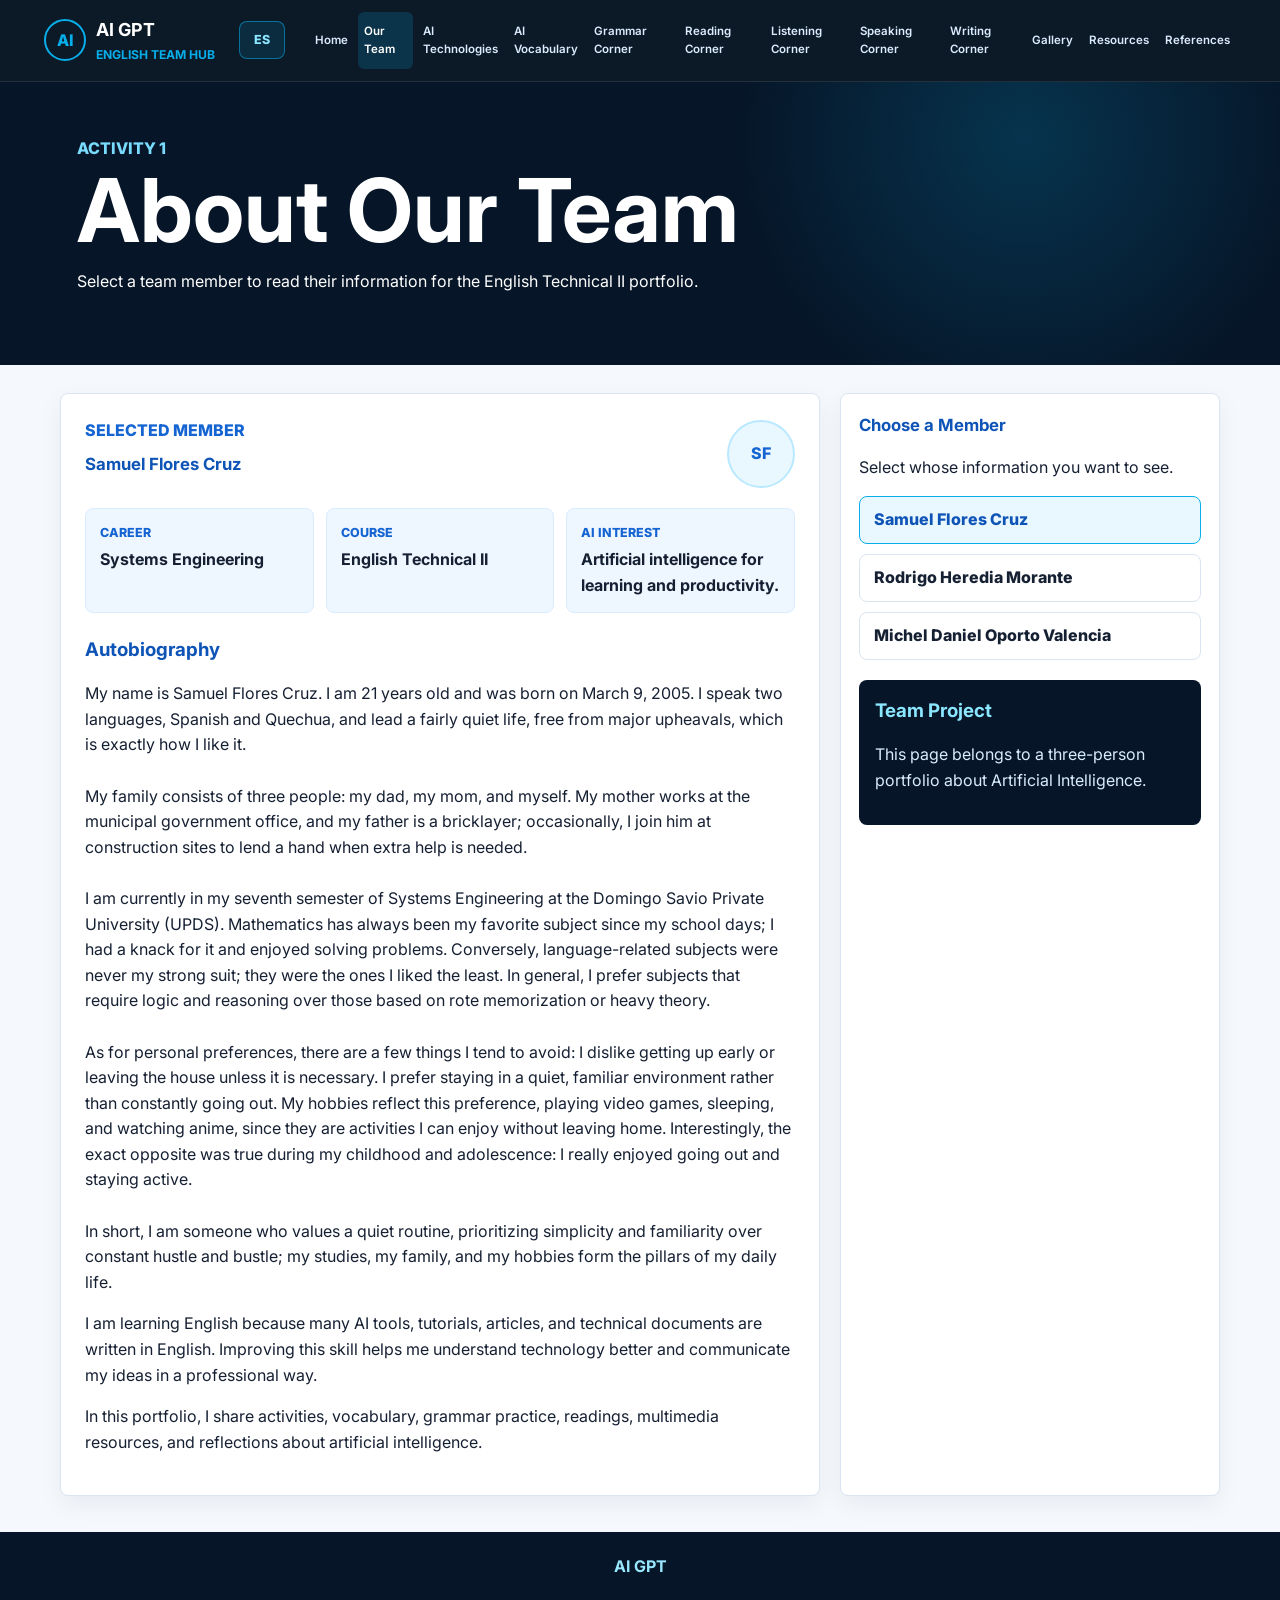
==== about.html @ 4638c42d "Agregando archivos" ====
<!DOCTYPE html>
<html lang="en">
<head>
  <meta charset="UTF-8">
  <meta name="viewport" content="width=device-width, initial-scale=1.0">
  <title>AI GPT | Our Team</title>
  <link rel="preconnect" href="https://fonts.googleapis.com">
  <link rel="preconnect" href="https://fonts.gstatic.com" crossorigin>
  <link href="https://fonts.googleapis.com/css2?family=Inter:wght@400;500;600;700;800&display=swap" rel="stylesheet">
  <link rel="stylesheet" href="styles.css">
  <script defer src="script.js"></script>
</head>
<body>
  <header class="site-header"></header>
  <main class="page-main">
    <section class="page-hero compact">
      <div>
        <p class="eyebrow">Activity 1</p>
        <h1>About Our Team</h1>
        <p>Select a team member to read their information for the English Technical II portfolio.</p>
      </div>
    </section>
    <section class="section about-layout">
      <article class="content-block person-profile">
        <div class="person-profile-header">
          <div>
            <p class="eyebrow dark">Selected Member</p>
            <h2 id="personName">Samuel Flores Cruz</h2>
          </div>
          <span class="person-initials" id="personInitials">SF</span>
        </div>
        <dl class="person-details">
          <div>
            <dt>Career</dt>
            <dd id="personCareer">Systems Engineering</dd>
          </div>
          <div>
            <dt>Course</dt>
            <dd id="personCourse">English Technical II</dd>
          </div>
          <div>
            <dt>AI Interest</dt>
            <dd id="personInterest">Artificial intelligence for learning and productivity.</dd>
          </div>
        </dl>
        <h3 id="personBioTitle">Autobiography</h3>
        <p id="personBioOne">My name is Samuel Flores Cruz. I am 21 years old and was born on March 9, 2005. I speak two languages, Spanish and Quechua, and lead a fairly quiet life, free from major upheavals, which is exactly how I like it.

My family consists of three people: my dad, my mom, and myself. My mother works at the municipal government office, and my father is a bricklayer; occasionally, I join him at construction sites to lend a hand when extra help is needed.

I am currently in my seventh semester of Systems Engineering at the Domingo Savio Private University (UPDS). Mathematics has always been my favorite subject since my school days; I had a knack for it and enjoyed solving problems. Conversely, language-related subjects were never my strong suit; they were the ones I liked the least. In general, I prefer subjects that require logic and reasoning over those based on rote memorization or heavy theory.

As for personal preferences, there are a few things I tend to avoid: I dislike getting up early or leaving the house unless it is necessary. I prefer staying in a quiet, familiar environment rather than constantly going out. My hobbies reflect this preference, playing video games, sleeping, and watching anime, since they are activities I can enjoy without leaving home. Interestingly, the exact opposite was true during my childhood and adolescence: I really enjoyed going out and staying active.

In short, I am someone who values a quiet routine, prioritizing simplicity and familiarity over constant hustle and bustle; my studies, my family, and my hobbies form the pillars of my daily life.</p>
        <p id="personBioTwo">I am learning English because many AI tools, tutorials, articles, and technical documents are written in English. Improving this skill helps me understand technology better and communicate my ideas in a professional way.</p>
        <p id="personBioThree">In this portfolio, I share activities, vocabulary, grammar practice, readings, multimedia resources, and reflections about artificial intelligence.</p>
      </article>
      <aside class="photo-panel person-selector" aria-label="Choose a team member">
        <h2>Choose a Member</h2>
        <p>Select whose information you want to see.</p>
        <div class="person-buttons">
          <button class="person-button active" type="button" data-person="samuel">Samuel Flores Cruz</button>
          <button class="person-button" type="button" data-person="rodrigo">Rodrigo Heredia Morante</button>
          <button class="person-button" type="button" data-person="michel">Michel Daniel Oporto Valencia</button>
        </div>
        <div class="team-note">
          <h3>Team Project</h3>
          <p>This page belongs to a three-person portfolio about Artificial Intelligence.</p>
        </div>
      </aside>
    </section>
  </main>
  <footer class="site-footer"><p>AI GPT</p></footer>
</body>
</html>
---- styles.css ----
:root {
  --navy: #061527;
  --ink: #162033;
  --muted: #667085;
  --line: #dbe4f0;
  --cyan: #08aeea;
  --blue: #1464d2;
  --green: #17a974;
  --orange: #f59f24;
  --red: #ef5b5b;
  --paper: #ffffff;
  --soft: #f5f8fc;
  --shadow: 0 14px 38px rgba(14, 31, 53, 0.12);
}

* {
  box-sizing: border-box;
}

body {
  margin: 0;
  font-family: "Inter", Arial, sans-serif;
  color: var(--ink);
  background: var(--soft);
  line-height: 1.6;
}

img {
  max-width: 100%;
  display: block;
}

a {
  color: inherit;
  text-decoration: none;
}

.site-header {
  position: sticky;
  top: 0;
  z-index: 20;
  min-height: 72px;
  display: flex;
  align-items: center;
  gap: 24px;
  padding: 12px clamp(18px, 4vw, 44px);
  background: rgba(3, 16, 31, 0.96);
  color: #fff;
  border-bottom: 1px solid rgba(255, 255, 255, 0.1);
}

.brand {
  display: flex;
  align-items: center;
  gap: 10px;
  flex: 0 0 auto;
}

.brand-mark {
  width: 42px;
  height: 42px;
  display: grid;
  place-items: center;
  border: 2px solid var(--cyan);
  border-radius: 50%;
  color: var(--cyan);
  font-weight: 800;
}

.brand strong,
.brand small {
  display: block;
}

.brand strong {
  font-size: 1.12rem;
}

.brand small {
  color: var(--cyan);
  text-transform: uppercase;
  letter-spacing: 0;
  font-size: 0.76rem;
  font-weight: 700;
}

.site-nav {
  display: flex;
  align-items: center;
  justify-content: flex-end;
  gap: 4px;
  flex: 1;
  flex-wrap: nowrap;
}

.site-nav a {
  padding: 10px 6px;
  border-radius: 6px;
  color: #dcecff;
  font-size: 0.72rem;
  font-weight: 600;
}

.site-nav a:hover,
.site-nav a.active {
  color: #fff;
  background: rgba(8, 174, 234, 0.18);
}

.translate-toggle {
  flex: 0 0 auto;
  min-width: 46px;
  height: 38px;
  border: 1px solid rgba(8, 174, 234, 0.55);
  border-radius: 8px;
  background: rgba(8, 174, 234, 0.12);
  color: #8be7ff;
  font: inherit;
  font-size: 0.78rem;
  font-weight: 800;
  cursor: pointer;
}

.translate-toggle:hover {
  background: rgba(8, 174, 234, 0.22);
  color: #fff;
}

.menu-toggle {
  display: none;
  margin-left: auto;
  border: 1px solid rgba(255, 255, 255, 0.25);
  background: transparent;
  color: #fff;
  width: 42px;
  height: 42px;
  border-radius: 8px;
  font-size: 1.25rem;
}

.hero {
  min-height: 455px;
  position: relative;
  display: grid;
  align-items: center;
  overflow: hidden;
  background: var(--navy);
}

.hero::after,
.image-hero::after {
  content: "";
  position: absolute;
  inset: 0;
  background: linear-gradient(90deg, rgba(3, 13, 28, 0.88), rgba(3, 13, 28, 0.45), rgba(3, 13, 28, 0.08));
}

.hero-bg,
.image-hero img {
  position: absolute;
  inset: 0;
  width: 100%;
  height: 100%;
  object-fit: cover;
}

.hero-content {
  position: relative;
  z-index: 2;
  max-width: 700px;
  padding: 72px clamp(22px, 6vw, 84px);
  color: #fff;
}

.eyebrow {
  margin: 0 0 8px;
  color: #79dcff;
  font-weight: 800;
  text-transform: uppercase;
  letter-spacing: 0;
}

.eyebrow.dark {
  color: var(--blue);
}

.hero h1,
.page-hero h1 {
  margin: 0 0 16px;
  font-size: clamp(2.5rem, 7vw, 5.5rem);
  line-height: 0.95;
  letter-spacing: 0;
}

.hero h1 span {
  color: var(--cyan);
}

.hero-copy {
  max-width: 540px;
  font-size: 1.1rem;
}

.primary-action {
  display: inline-flex;
  align-items: center;
  justify-content: center;
  min-height: 46px;
  margin-top: 12px;
  padding: 0 22px;
  border-radius: 8px;
  background: var(--blue);
  color: #fff;
  font-weight: 800;
  box-shadow: var(--shadow);
}

.section {
  width: min(1160px, calc(100% - 36px));
  margin: 28px auto;
}

.intro-grid,
.card-grid,
.media-grid,
.gallery-grid,
.vocab-grid {
  display: grid;
  gap: 18px;
}

.intro-grid {
  grid-template-columns: repeat(4, 1fr);
}

.card-grid.three,
.vocab-grid {
  grid-template-columns: repeat(3, 1fr);
}

.card-grid.two,
.media-grid {
  grid-template-columns: repeat(2, 1fr);
}

.info-card,
.profile-card,
.content-block,
.photo-panel,
.media-card,
.vocab-card,
.timeline article,
.project-panel,
.resource-list a {
  background: var(--paper);
  border: 1px solid var(--line);
  border-radius: 8px;
  box-shadow: 0 8px 24px rgba(11, 25, 47, 0.06);
}

.info-card,
.content-block,
.media-card,
.vocab-card,
.timeline article {
  padding: 24px;
}

.info-card h2,
.profile-card h2,
.content-block h2,
.photo-panel h2,
.media-card h2,
.vocab-card h2,
.timeline h2 {
  margin: 0 0 12px;
  font-size: 1.05rem;
  color: #0e54b7;
}

.card-icon {
  color: var(--blue);
  font-size: 1.55rem;
  font-weight: 800;
}

.clean-list {
  padding-left: 18px;
  margin: 0;
}

.profile-card {
  display: flex;
  align-items: center;
  gap: 18px;
  padding: 18px;
}

.team-mark {
  width: 70px;
  height: 70px;
  flex: 0 0 auto;
  display: grid;
  place-items: center;
  border-radius: 50%;
  background: linear-gradient(135deg, var(--blue), var(--cyan));
  color: #fff;
  font-size: 2rem;
  font-weight: 800;
  box-shadow: 0 10px 24px rgba(8, 174, 234, 0.28);
}

.profile-card p {
  margin: 4px 0;
  font-size: 0.9rem;
}

.project-panel {
  display: grid;
  grid-template-columns: 1.25fr 1fr;
  gap: 24px;
  padding: 28px;
}

.project-panel h2,
.section-heading h2 {
  margin: 0 0 10px;
}

.facts {
  display: grid;
  gap: 10px;
}

.facts p {
  margin: 0;
  padding: 12px;
  background: #eef6ff;
  border-left: 4px solid var(--cyan);
  border-radius: 6px;
}

.quick-grid {
  display: grid;
  grid-template-columns: repeat(5, 1fr);
  gap: 12px;
}

.quick-grid a {
  min-height: 64px;
  display: grid;
  place-items: center;
  padding: 10px;
  border: 1px solid var(--line);
  border-radius: 8px;
  background: #fff;
  color: #0d4ca3;
  text-align: center;
  font-weight: 800;
  font-size: 0.86rem;
}

.page-main {
  min-height: calc(100vh - 146px);
}

.page-hero {
  position: relative;
  overflow: hidden;
  min-height: 300px;
  display: grid;
  align-items: end;
  padding: 54px clamp(22px, 6vw, 84px);
  background: radial-gradient(circle at 80% 20%, rgba(8, 174, 234, 0.2), transparent 28%), var(--navy);
  color: #fff;
}

.page-hero.compact {
  min-height: 250px;
}

.page-hero.image-hero {
  min-height: 360px;
}

.page-hero > div {
  position: relative;
  z-index: 2;
  max-width: 760px;
}

.page-hero p {
  max-width: 680px;
}

.about-layout {
  display: grid;
  grid-template-columns: 1.5fr 0.75fr;
  gap: 20px;
}

.photo-panel {
  padding: 18px;
}

.person-profile-header {
  display: flex;
  align-items: center;
  justify-content: space-between;
  gap: 18px;
  margin-bottom: 18px;
}

.person-profile h3,
.team-note h3 {
  margin: 22px 0 10px;
  color: #0e54b7;
}

#personBioOne {
  white-space: pre-line;
}

.person-initials {
  width: 68px;
  height: 68px;
  flex: 0 0 auto;
  display: grid;
  place-items: center;
  border-radius: 50%;
  background: #e9f7ff;
  color: var(--blue);
  border: 2px solid #b9e9ff;
  font-weight: 800;
}

.person-details {
  display: grid;
  grid-template-columns: repeat(3, 1fr);
  gap: 12px;
  margin: 0 0 18px;
}

.person-details div {
  padding: 14px;
  border-radius: 8px;
  background: #eef6ff;
  border: 1px solid #d9ecff;
}

.person-details dt {
  margin-bottom: 4px;
  color: var(--blue);
  font-size: 0.78rem;
  font-weight: 800;
  text-transform: uppercase;
}

.person-details dd {
  margin: 0;
  font-weight: 700;
}

.person-buttons {
  display: grid;
  gap: 10px;
  margin-top: 16px;
}

.person-button {
  min-height: 48px;
  padding: 0 14px;
  border: 1px solid var(--line);
  border-radius: 8px;
  background: #fff;
  color: var(--ink);
  font: inherit;
  font-weight: 800;
  text-align: left;
  cursor: pointer;
}

.person-button:hover,
.person-button.active {
  border-color: var(--cyan);
  background: #e9f7ff;
  color: #0e54b7;
}

.team-note {
  margin-top: 20px;
  padding: 16px;
  border-radius: 8px;
  background: var(--navy);
  color: #dcecff;
}

.team-note h3 {
  margin-top: 0;
  color: #8be7ff;
}

.search-box {
  display: grid;
  gap: 8px;
  max-width: 480px;
  margin-bottom: 18px;
  font-weight: 800;
  color: #0e54b7;
}

.search-box input {
  width: 100%;
  min-height: 46px;
  padding: 0 14px;
  border: 1px solid var(--line);
  border-radius: 8px;
  font: inherit;
}

.vocab-image,
.gallery-placeholder,
.embed-placeholder {
  min-height: 155px;
  display: grid;
  place-items: center;
  margin-bottom: 16px;
  border-radius: 8px;
  background: linear-gradient(135deg, #e9f7ff, #d7e7ff);
  color: var(--blue);
  font-weight: 800;
  font-size: 2rem;
}

.vocab-image.green,
.gallery-placeholder.cyan {
  background: linear-gradient(135deg, #dff8ec, #eaf7ff);
  color: var(--green);
}

.vocab-image.orange,
.gallery-placeholder.coral {
  background: linear-gradient(135deg, #fff1d8, #ffe5df);
  color: var(--orange);
}

.vocab-image.red {
  background: linear-gradient(135deg, #ffe4e4, #eef6ff);
  color: var(--red);
}

.accordion-list {
  display: grid;
  gap: 12px;
}

.accordion-item {
  border: 1px solid var(--line);
  border-radius: 8px;
  overflow: hidden;
  background: #fff;
}

.accordion-item button {
  width: 100%;
  min-height: 58px;
  padding: 0 20px;
  border: 0;
  background: #fff;
  color: #0e54b7;
  text-align: left;
  font: inherit;
  font-weight: 800;
  cursor: pointer;
}

.accordion-item div {
  display: none;
  padding: 0 20px 20px;
}

.accordion-item.open div {
  display: block;
}

.embed-placeholder.podcast {
  background: linear-gradient(135deg, #fff1d8, #e9f7ff);
}

.timeline {
  display: grid;
  gap: 16px;
}

.timeline article {
  display: grid;
  grid-template-columns: 70px 1fr;
  column-gap: 18px;
  align-items: center;
}

.timeline span {
  grid-row: span 2;
  width: 58px;
  height: 58px;
  display: grid;
  place-items: center;
  border-radius: 50%;
  background: #e9f7ff;
  color: var(--blue);
  font-weight: 800;
}

.gallery-grid {
  grid-template-columns: repeat(4, 1fr);
}

.gallery-grid figure {
  margin: 0;
  overflow: hidden;
  background: #fff;
  border: 1px solid var(--line);
  border-radius: 8px;
}

.gallery-grid img {
  width: 100%;
  aspect-ratio: 4 / 3;
  object-fit: cover;
}

.gallery-grid figcaption {
  padding: 14px;
  font-weight: 800;
  color: #0e54b7;
}

.resource-list {
  display: grid;
  gap: 12px;
}

.resource-list a {
  display: grid;
  gap: 4px;
  padding: 18px 20px;
}

.resource-list strong {
  color: #0e54b7;
}

.resource-list span {
  color: var(--muted);
}

.reference-list {
  padding-left: 22px;
}

.site-footer {
  margin-top: 36px;
  padding: 22px;
  background: var(--navy);
  color: #97e8ff;
  text-align: center;
  font-weight: 700;
}

.site-footer p {
  margin: 0;
}

@media (max-width: 980px) {
  .site-header {
    flex-wrap: wrap;
  }

  .menu-toggle {
    display: block;
  }

  .translate-toggle {
    margin-left: auto;
  }

  .site-nav {
    display: none;
    width: 100%;
    flex-direction: column;
    align-items: stretch;
  }

  .site-header.nav-open .site-nav {
    display: flex;
  }

  .site-nav a {
    font-size: 0.95rem;
  }

  .intro-grid,
  .card-grid.three,
  .gallery-grid,
  .vocab-grid,
  .quick-grid {
    grid-template-columns: repeat(2, 1fr);
  }

  .project-panel,
  .about-layout {
    grid-template-columns: 1fr;
  }
}

@media (max-width: 640px) {
  .hero {
    min-height: 520px;
  }

  .hero::after,
  .image-hero::after {
    background: rgba(3, 13, 28, 0.72);
  }

  .hero-content {
    padding: 52px 22px;
  }

  .intro-grid,
  .card-grid.three,
  .card-grid.two,
  .media-grid,
  .gallery-grid,
  .vocab-grid,
  .quick-grid {
    grid-template-columns: 1fr;
  }

  .profile-card {
    align-items: flex-start;
  }

  .team-mark {
    width: 58px;
    height: 58px;
    font-size: 1.5rem;
  }

  .person-profile-header {
    align-items: flex-start;
  }

  .person-details {
    grid-template-columns: 1fr;
  }

  .timeline article {
    grid-template-columns: 1fr;
  }

  .timeline span {
    grid-row: auto;
    margin-bottom: 10px;
  }
}
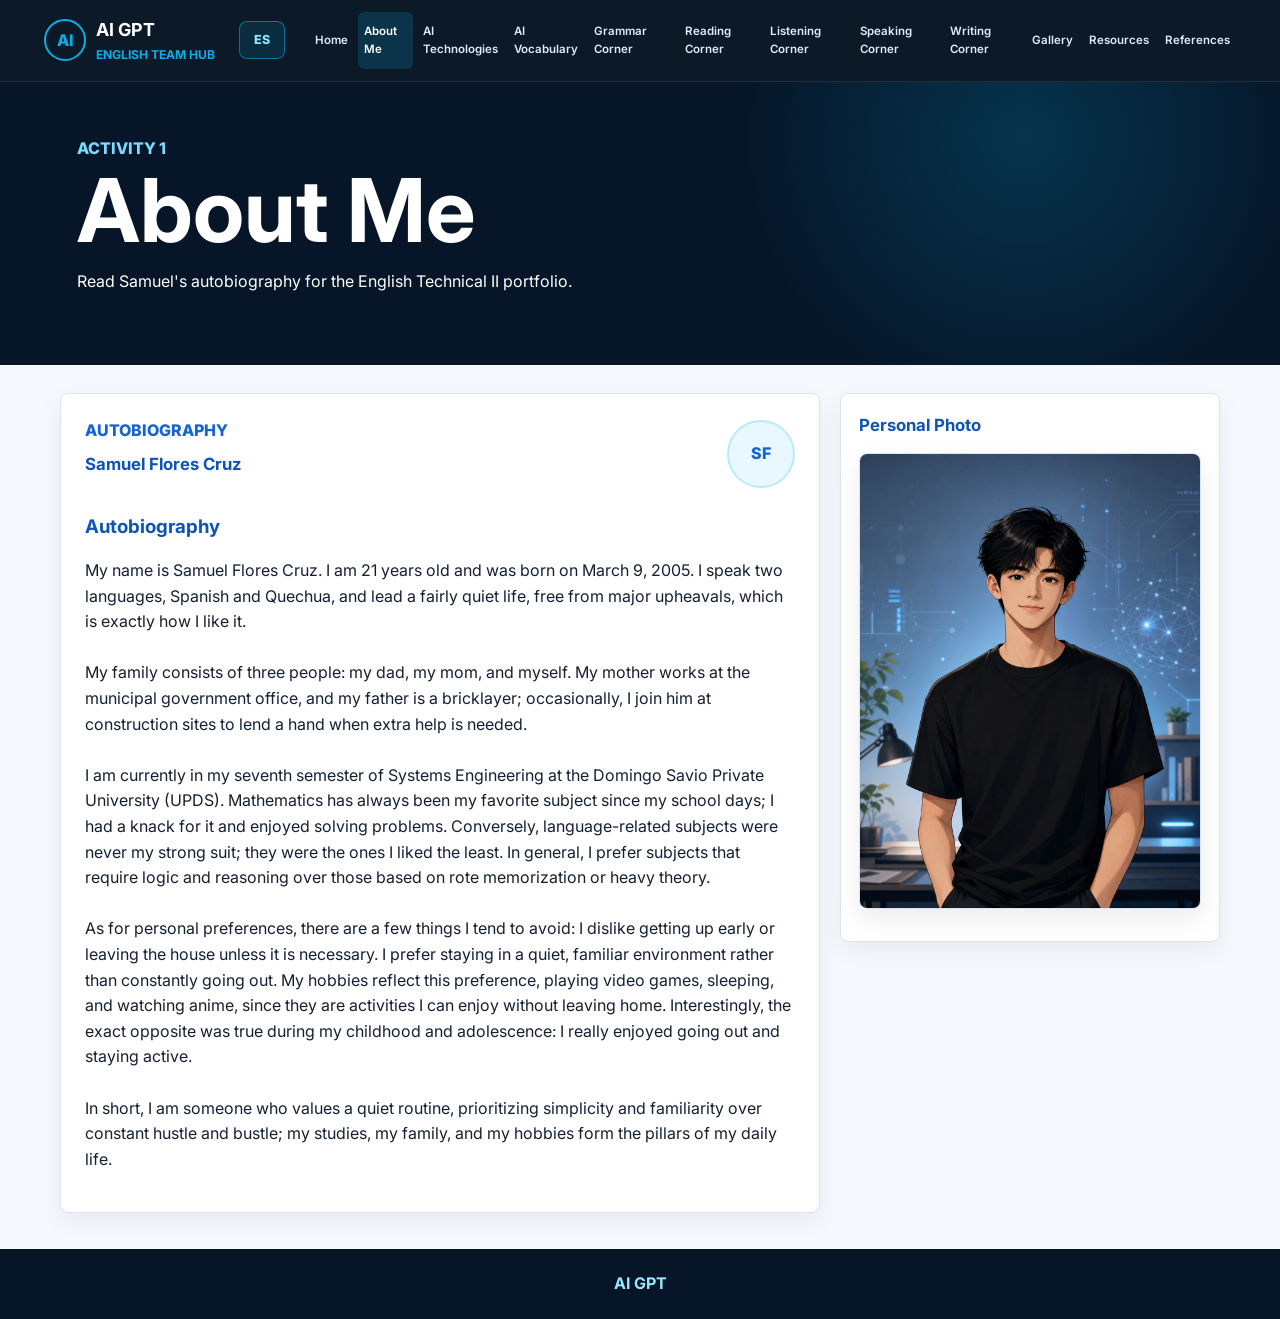
==== commit 46e57a04: "Agregando archivos" ====
--- a/about.html
+++ b/about.html
@@ -3,7 +3,7 @@
 <head>
   <meta charset="UTF-8">
   <meta name="viewport" content="width=device-width, initial-scale=1.0">
-  <title>AI GPT | Our Team</title>
+  <title>AI GPT | About Me</title>
   <link rel="preconnect" href="https://fonts.googleapis.com">
   <link rel="preconnect" href="https://fonts.gstatic.com" crossorigin>
   <link href="https://fonts.googleapis.com/css2?family=Inter:wght@400;500;600;700;800&display=swap" rel="stylesheet">
@@ -16,33 +16,19 @@
     <section class="page-hero compact">
       <div>
         <p class="eyebrow">Activity 1</p>
-        <h1>About Our Team</h1>
-        <p>Select a team member to read their information for the English Technical II portfolio.</p>
+        <h1>About Me</h1>
+        <p>Read Samuel's autobiography for the English Technical II portfolio.</p>
       </div>
     </section>
     <section class="section about-layout">
       <article class="content-block person-profile">
         <div class="person-profile-header">
           <div>
-            <p class="eyebrow dark">Selected Member</p>
+            <p class="eyebrow dark">Autobiography</p>
             <h2 id="personName">Samuel Flores Cruz</h2>
           </div>
           <span class="person-initials" id="personInitials">SF</span>
         </div>
-        <dl class="person-details">
-          <div>
-            <dt>Career</dt>
-            <dd id="personCareer">Systems Engineering</dd>
-          </div>
-          <div>
-            <dt>Course</dt>
-            <dd id="personCourse">English Technical II</dd>
-          </div>
-          <div>
-            <dt>AI Interest</dt>
-            <dd id="personInterest">Artificial intelligence for learning and productivity.</dd>
-          </div>
-        </dl>
         <h3 id="personBioTitle">Autobiography</h3>
         <p id="personBioOne">My name is Samuel Flores Cruz. I am 21 years old and was born on March 9, 2005. I speak two languages, Spanish and Quechua, and lead a fairly quiet life, free from major upheavals, which is exactly how I like it.
 
@@ -53,21 +39,10 @@
 As for personal preferences, there are a few things I tend to avoid: I dislike getting up early or leaving the house unless it is necessary. I prefer staying in a quiet, familiar environment rather than constantly going out. My hobbies reflect this preference, playing video games, sleeping, and watching anime, since they are activities I can enjoy without leaving home. Interestingly, the exact opposite was true during my childhood and adolescence: I really enjoyed going out and staying active.
 
 In short, I am someone who values a quiet routine, prioritizing simplicity and familiarity over constant hustle and bustle; my studies, my family, and my hobbies form the pillars of my daily life.</p>
-        <p id="personBioTwo">I am learning English because many AI tools, tutorials, articles, and technical documents are written in English. Improving this skill helps me understand technology better and communicate my ideas in a professional way.</p>
-        <p id="personBioThree">In this portfolio, I share activities, vocabulary, grammar practice, readings, multimedia resources, and reflections about artificial intelligence.</p>
       </article>
-      <aside class="photo-panel person-selector" aria-label="Choose a team member">
-        <h2>Choose a Member</h2>
-        <p>Select whose information you want to see.</p>
-        <div class="person-buttons">
-          <button class="person-button active" type="button" data-person="samuel">Samuel Flores Cruz</button>
-          <button class="person-button" type="button" data-person="rodrigo">Rodrigo Heredia Morante</button>
-          <button class="person-button" type="button" data-person="michel">Michel Daniel Oporto Valencia</button>
-        </div>
-        <div class="team-note">
-          <h3>Team Project</h3>
-          <p>This page belongs to a three-person portfolio about Artificial Intelligence.</p>
-        </div>
+      <aside class="photo-panel" aria-label="Samuel's personal photo placeholder">
+        <h2>Personal Photo</h2>
+        <img class="personal-photo" src="assets/images/samuel-avatar.png" alt="Animated portrait of Samuel">
       </aside>
     </section>
   </main>
--- a/styles.css
+++ b/styles.css
@@ -230,7 +230,8 @@
 }
 
 .intro-grid {
-  grid-template-columns: repeat(4, 1fr);
+  width: min(1460px, calc(100% - 36px));
+  grid-template-columns: repeat(3, minmax(0, 1fr)) minmax(360px, 1.45fr);
 }
 
 .card-grid.three,
@@ -292,8 +293,9 @@
 .profile-card {
   display: flex;
   align-items: center;
-  gap: 18px;
-  padding: 18px;
+  gap: 24px;
+  padding: 32px 28px;
+  min-height: 250px;
 }
 
 .team-mark {
@@ -311,8 +313,8 @@
 }
 
 .profile-card p {
-  margin: 4px 0;
-  font-size: 0.9rem;
+  margin: 8px 0;
+  font-size: 1.02rem;
 }
 
 .project-panel {
@@ -397,10 +399,23 @@
   display: grid;
   grid-template-columns: 1.5fr 0.75fr;
   gap: 20px;
+  align-items: start;
 }
 
 .photo-panel {
   padding: 18px;
+  align-self: start;
+}
+
+.personal-photo {
+  width: 100%;
+  aspect-ratio: 3 / 4;
+  margin: 14px 0;
+  border-radius: 8px;
+  object-fit: cover;
+  object-position: center;
+  border: 1px solid var(--line);
+  box-shadow: 0 10px 24px rgba(11, 25, 47, 0.08);
 }
 
 .person-profile-header {
@@ -739,6 +754,7 @@
 
   .profile-card {
     align-items: flex-start;
+    grid-column: 1 / -1;
   }
 
   .team-mark {
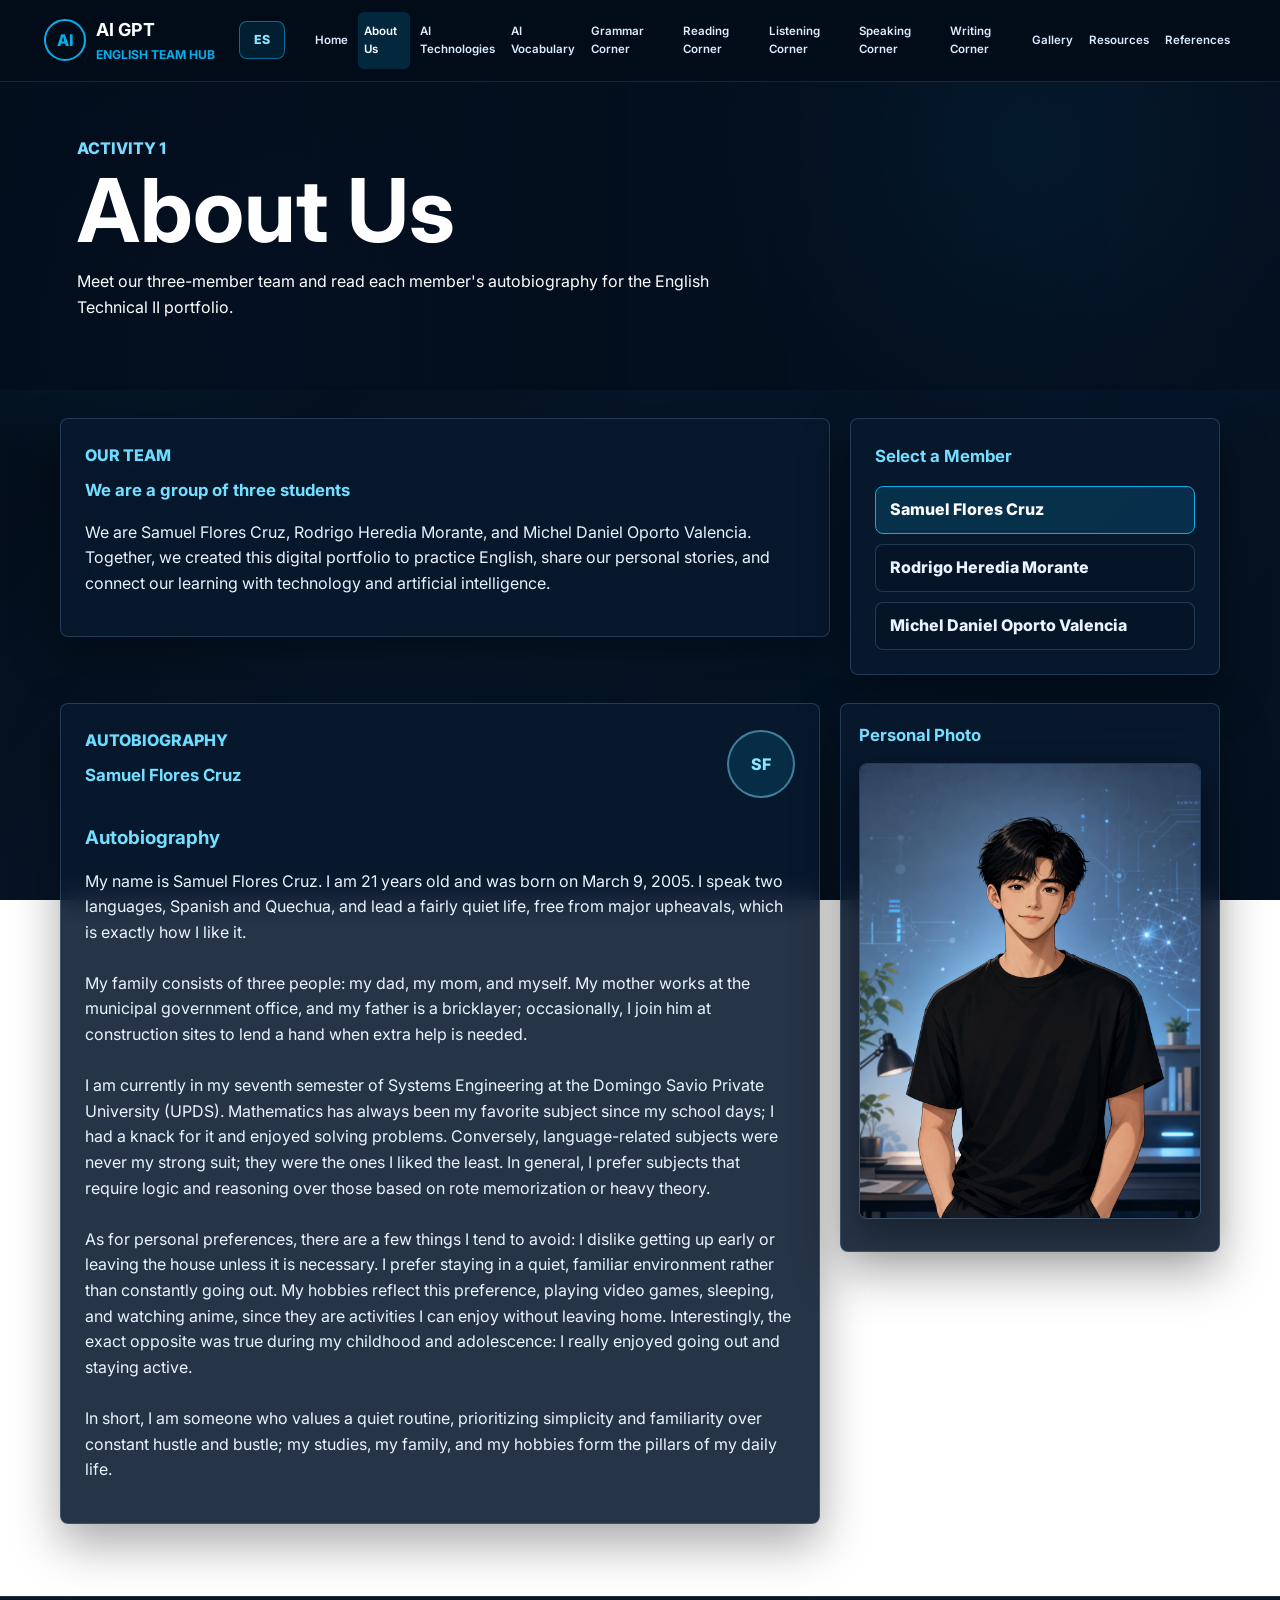
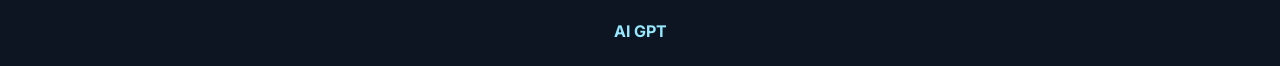
==== commit f627ac88: "Agregando" ====
--- a/about.html
+++ b/about.html
@@ -3,7 +3,7 @@
 <head>
   <meta charset="UTF-8">
   <meta name="viewport" content="width=device-width, initial-scale=1.0">
-  <title>AI GPT | About Me</title>
+  <title>AI GPT | About Us</title>
   <link rel="preconnect" href="https://fonts.googleapis.com">
   <link rel="preconnect" href="https://fonts.gstatic.com" crossorigin>
   <link href="https://fonts.googleapis.com/css2?family=Inter:wght@400;500;600;700;800&display=swap" rel="stylesheet">
@@ -16,9 +16,24 @@
     <section class="page-hero compact">
       <div>
         <p class="eyebrow">Activity 1</p>
-        <h1>About Me</h1>
-        <p>Read Samuel's autobiography for the English Technical II portfolio.</p>
+        <h1>About Us</h1>
+        <p>Meet our three-member team and read each member's autobiography for the English Technical II portfolio.</p>
       </div>
+    </section>
+    <section class="section group-intro">
+      <article class="content-block">
+        <p class="eyebrow dark">Our Team</p>
+        <h2>We are a group of three students</h2>
+        <p>We are Samuel Flores Cruz, Rodrigo Heredia Morante, and Michel Daniel Oporto Valencia. Together, we created this digital portfolio to practice English, share our personal stories, and connect our learning with technology and artificial intelligence.</p>
+      </article>
+      <aside class="content-block member-selector" aria-label="Select a member">
+        <h2>Select a Member</h2>
+        <div class="person-buttons">
+          <button class="person-button active" type="button" data-person="samuel">Samuel Flores Cruz</button>
+          <button class="person-button" type="button" data-person="rodrigo">Rodrigo Heredia Morante</button>
+          <button class="person-button" type="button" data-person="michel">Michel Daniel Oporto Valencia</button>
+        </div>
+      </aside>
     </section>
     <section class="section about-layout">
       <article class="content-block person-profile">
@@ -40,9 +55,9 @@
 
 In short, I am someone who values a quiet routine, prioritizing simplicity and familiarity over constant hustle and bustle; my studies, my family, and my hobbies form the pillars of my daily life.</p>
       </article>
-      <aside class="photo-panel" aria-label="Samuel's personal photo placeholder">
+      <aside class="photo-panel" aria-label="Personal photo">
         <h2>Personal Photo</h2>
-        <img class="personal-photo" src="assets/images/samuel-avatar.png" alt="Animated portrait of Samuel">
+        <img class="personal-photo" id="personPhoto" src="assets/images/samuel-avatar.png" alt="Animated portrait of Samuel">
       </aside>
     </section>
   </main>
--- a/styles.css
+++ b/styles.css
@@ -1,16 +1,18 @@
 :root {
   --navy: #061527;
-  --ink: #162033;
-  --muted: #667085;
-  --line: #dbe4f0;
+  --ink: #eaf4ff;
+  --muted: #a9bad0;
+  --line: rgba(144, 202, 255, 0.2);
   --cyan: #08aeea;
   --blue: #1464d2;
   --green: #17a974;
   --orange: #f59f24;
   --red: #ef5b5b;
-  --paper: #ffffff;
-  --soft: #f5f8fc;
-  --shadow: 0 14px 38px rgba(14, 31, 53, 0.12);
+  --paper: rgba(8, 24, 46, 0.88);
+  --soft: #030b16;
+  --panel: rgba(12, 31, 57, 0.78);
+  --panel-strong: rgba(13, 38, 70, 0.94);
+  --shadow: 0 20px 48px rgba(0, 0, 0, 0.34);
 }
 
 * {
@@ -21,7 +23,11 @@
   margin: 0;
   font-family: "Inter", Arial, sans-serif;
   color: var(--ink);
-  background: var(--soft);
+  background:
+    radial-gradient(circle at 8% 12%, rgba(8, 174, 234, 0.2), transparent 26%),
+    radial-gradient(circle at 88% 8%, rgba(20, 100, 210, 0.18), transparent 28%),
+    linear-gradient(135deg, #020813 0%, #061527 48%, #03101f 100%);
+  background-attachment: fixed;
   line-height: 1.6;
 }
 
@@ -44,7 +50,7 @@
   align-items: center;
   gap: 24px;
   padding: 12px clamp(18px, 4vw, 44px);
-  background: rgba(3, 16, 31, 0.96);
+  background: rgba(3, 12, 24, 0.96);
   color: #fff;
   border-bottom: 1px solid rgba(255, 255, 255, 0.1);
 }
@@ -181,7 +187,7 @@
 }
 
 .eyebrow.dark {
-  color: var(--blue);
+  color: #6edcff;
 }
 
 .hero h1,
@@ -256,7 +262,8 @@
   background: var(--paper);
   border: 1px solid var(--line);
   border-radius: 8px;
-  box-shadow: 0 8px 24px rgba(11, 25, 47, 0.06);
+  box-shadow: var(--shadow);
+  backdrop-filter: blur(14px);
 }
 
 .info-card,
@@ -276,11 +283,11 @@
 .timeline h2 {
   margin: 0 0 12px;
   font-size: 1.05rem;
-  color: #0e54b7;
+  color: #75dfff;
 }
 
 .card-icon {
-  color: var(--blue);
+  color: #69d9ff;
   font-size: 1.55rem;
   font-weight: 800;
 }
@@ -288,6 +295,31 @@
 .clean-list {
   padding-left: 18px;
   margin: 0;
+}
+
+.example-list {
+  display: grid;
+  gap: 10px;
+  margin: 0;
+  padding-left: 22px;
+}
+
+.example-list li {
+  padding-left: 4px;
+}
+
+.example-en,
+.example-es {
+  display: block;
+}
+
+.example-en {
+  font-weight: 700;
+}
+
+.example-es {
+  margin-top: 3px;
+  color: var(--muted);
 }
 
 .profile-card {
@@ -337,7 +369,7 @@
 .facts p {
   margin: 0;
   padding: 12px;
-  background: #eef6ff;
+  background: rgba(8, 174, 234, 0.1);
   border-left: 4px solid var(--cyan);
   border-radius: 6px;
 }
@@ -355,15 +387,23 @@
   padding: 10px;
   border: 1px solid var(--line);
   border-radius: 8px;
-  background: #fff;
-  color: #0d4ca3;
+  background: rgba(10, 32, 59, 0.82);
+  color: #dff8ff;
   text-align: center;
   font-weight: 800;
   font-size: 0.86rem;
+  box-shadow: 0 12px 28px rgba(0, 0, 0, 0.18);
+}
+
+.quick-grid a:hover {
+  border-color: rgba(8, 174, 234, 0.72);
+  background: rgba(8, 174, 234, 0.18);
+  color: #fff;
 }
 
 .page-main {
   min-height: calc(100vh - 146px);
+  padding-bottom: 8px;
 }
 
 .page-hero {
@@ -373,7 +413,11 @@
   display: grid;
   align-items: end;
   padding: 54px clamp(22px, 6vw, 84px);
-  background: radial-gradient(circle at 80% 20%, rgba(8, 174, 234, 0.2), transparent 28%), var(--navy);
+  background:
+    linear-gradient(90deg, rgba(3, 13, 28, 0.94), rgba(3, 13, 28, 0.72)),
+    radial-gradient(circle at 80% 20%, rgba(8, 174, 234, 0.28), transparent 30%),
+    radial-gradient(circle at 18% 82%, rgba(20, 100, 210, 0.2), transparent 28%),
+    var(--navy);
   color: #fff;
 }
 
@@ -402,6 +446,19 @@
   align-items: start;
 }
 
+.group-intro {
+  display: grid;
+  grid-template-columns: 1.35fr 0.65fr;
+  gap: 20px;
+  align-items: start;
+}
+
+.group-intro h2,
+.member-selector h2 {
+  margin: 0 0 12px;
+  color: #75dfff;
+}
+
 .photo-panel {
   padding: 18px;
   align-self: start;
@@ -415,7 +472,7 @@
   object-fit: cover;
   object-position: center;
   border: 1px solid var(--line);
-  box-shadow: 0 10px 24px rgba(11, 25, 47, 0.08);
+  box-shadow: 0 16px 34px rgba(0, 0, 0, 0.36);
 }
 
 .person-profile-header {
@@ -429,7 +486,7 @@
 .person-profile h3,
 .team-note h3 {
   margin: 22px 0 10px;
-  color: #0e54b7;
+  color: #75dfff;
 }
 
 #personBioOne {
@@ -443,9 +500,9 @@
   display: grid;
   place-items: center;
   border-radius: 50%;
-  background: #e9f7ff;
-  color: var(--blue);
-  border: 2px solid #b9e9ff;
+  background: rgba(8, 174, 234, 0.14);
+  color: #8be7ff;
+  border: 2px solid rgba(139, 231, 255, 0.45);
   font-weight: 800;
 }
 
@@ -459,13 +516,13 @@
 .person-details div {
   padding: 14px;
   border-radius: 8px;
-  background: #eef6ff;
-  border: 1px solid #d9ecff;
+  background: rgba(8, 174, 234, 0.1);
+  border: 1px solid rgba(139, 231, 255, 0.2);
 }
 
 .person-details dt {
   margin-bottom: 4px;
-  color: var(--blue);
+  color: #6edcff;
   font-size: 0.78rem;
   font-weight: 800;
   text-transform: uppercase;
@@ -487,7 +544,7 @@
   padding: 0 14px;
   border: 1px solid var(--line);
   border-radius: 8px;
-  background: #fff;
+  background: rgba(6, 21, 39, 0.82);
   color: var(--ink);
   font: inherit;
   font-weight: 800;
@@ -498,15 +555,15 @@
 .person-button:hover,
 .person-button.active {
   border-color: var(--cyan);
-  background: #e9f7ff;
-  color: #0e54b7;
+  background: rgba(8, 174, 234, 0.16);
+  color: #fff;
 }
 
 .team-note {
   margin-top: 20px;
   padding: 16px;
   border-radius: 8px;
-  background: var(--navy);
+  background: rgba(3, 13, 28, 0.95);
   color: #dcecff;
 }
 
@@ -521,7 +578,7 @@
   max-width: 480px;
   margin-bottom: 18px;
   font-weight: 800;
-  color: #0e54b7;
+  color: #75dfff;
 }
 
 .search-box input {
@@ -531,6 +588,8 @@
   border: 1px solid var(--line);
   border-radius: 8px;
   font: inherit;
+  background: rgba(6, 21, 39, 0.9);
+  color: var(--ink);
 }
 
 .vocab-image,
@@ -541,27 +600,27 @@
   place-items: center;
   margin-bottom: 16px;
   border-radius: 8px;
-  background: linear-gradient(135deg, #e9f7ff, #d7e7ff);
-  color: var(--blue);
+  background: linear-gradient(135deg, rgba(8, 174, 234, 0.2), rgba(20, 100, 210, 0.14));
+  color: #8be7ff;
   font-weight: 800;
   font-size: 2rem;
 }
 
 .vocab-image.green,
 .gallery-placeholder.cyan {
-  background: linear-gradient(135deg, #dff8ec, #eaf7ff);
-  color: var(--green);
+  background: linear-gradient(135deg, rgba(23, 169, 116, 0.2), rgba(8, 174, 234, 0.1));
+  color: #6ee8bd;
 }
 
 .vocab-image.orange,
 .gallery-placeholder.coral {
-  background: linear-gradient(135deg, #fff1d8, #ffe5df);
-  color: var(--orange);
+  background: linear-gradient(135deg, rgba(245, 159, 36, 0.2), rgba(239, 91, 91, 0.1));
+  color: #ffc46b;
 }
 
 .vocab-image.red {
-  background: linear-gradient(135deg, #ffe4e4, #eef6ff);
-  color: var(--red);
+  background: linear-gradient(135deg, rgba(239, 91, 91, 0.2), rgba(8, 174, 234, 0.1));
+  color: #ff9c9c;
 }
 
 .accordion-list {
@@ -573,7 +632,9 @@
   border: 1px solid var(--line);
   border-radius: 8px;
   overflow: hidden;
-  background: #fff;
+  background: var(--paper);
+  box-shadow: var(--shadow);
+  backdrop-filter: blur(14px);
 }
 
 .accordion-item button {
@@ -581,12 +642,17 @@
   min-height: 58px;
   padding: 0 20px;
   border: 0;
-  background: #fff;
-  color: #0e54b7;
+  background: rgba(8, 24, 46, 0.94);
+  color: #75dfff;
   text-align: left;
   font: inherit;
   font-weight: 800;
   cursor: pointer;
+}
+
+.accordion-item button:hover {
+  background: rgba(8, 174, 234, 0.12);
+  color: #fff;
 }
 
 .accordion-item div {
@@ -599,7 +665,7 @@
 }
 
 .embed-placeholder.podcast {
-  background: linear-gradient(135deg, #fff1d8, #e9f7ff);
+  background: linear-gradient(135deg, rgba(245, 159, 36, 0.2), rgba(8, 174, 234, 0.1));
 }
 
 .timeline {
@@ -621,8 +687,8 @@
   display: grid;
   place-items: center;
   border-radius: 50%;
-  background: #e9f7ff;
-  color: var(--blue);
+  background: rgba(8, 174, 234, 0.14);
+  color: #8be7ff;
   font-weight: 800;
 }
 
@@ -633,9 +699,10 @@
 .gallery-grid figure {
   margin: 0;
   overflow: hidden;
-  background: #fff;
+  background: var(--paper);
   border: 1px solid var(--line);
   border-radius: 8px;
+  box-shadow: var(--shadow);
 }
 
 .gallery-grid img {
@@ -647,7 +714,129 @@
 .gallery-grid figcaption {
   padding: 14px;
   font-weight: 800;
-  color: #0e54b7;
+  color: #75dfff;
+}
+
+.references-panel h2 {
+  margin: 0;
+  color: #75dfff;
+}
+
+.gallery-hero {
+  min-height: 520px;
+  display: grid;
+  align-items: center;
+  padding: 80px clamp(22px, 7vw, 110px);
+  color: #fff;
+  background:
+    linear-gradient(90deg, rgba(3, 13, 28, 0.92), rgba(3, 13, 28, 0.62), rgba(3, 13, 28, 0.26)),
+    url("assets/images/gallery-background.png") center / cover no-repeat;
+}
+
+.gallery-hero > div {
+  max-width: 760px;
+}
+
+.gallery-hero h1 {
+  margin: 0 0 16px;
+  font-size: clamp(3.5rem, 9vw, 8rem);
+  line-height: 0.9;
+}
+
+.gallery-hero p:not(.eyebrow) {
+  max-width: 700px;
+  font-size: 1.15rem;
+}
+
+.gallery-presentation {
+  padding: 34px clamp(18px, 4vw, 58px) 44px;
+  background:
+    linear-gradient(180deg, rgba(3, 13, 28, 0.94), rgba(3, 13, 28, 0.98)),
+    url("assets/images/gallery-background.png") center / cover fixed;
+}
+
+.gallery-feature {
+  width: min(1500px, 100%);
+  margin: 0 auto 30px;
+}
+
+.gallery-name-list {
+  display: grid;
+  grid-template-columns: repeat(3, minmax(0, 1fr));
+  gap: 12px;
+  max-width: 900px;
+  margin-top: 28px;
+}
+
+.gallery-name-list span {
+  min-height: 52px;
+  display: grid;
+  place-items: center;
+  padding: 12px;
+  border: 1px solid rgba(139, 231, 255, 0.42);
+  border-radius: 8px;
+  background: rgba(8, 174, 234, 0.14);
+  color: #dff8ff;
+  text-align: center;
+  font-weight: 800;
+  backdrop-filter: blur(8px);
+}
+
+.gallery-feature {
+  position: relative;
+  margin-bottom: 34px;
+  overflow: hidden;
+  border: 1px solid rgba(207, 228, 251, 0.85);
+  border-radius: 8px;
+  background: #061527;
+  box-shadow: var(--shadow);
+}
+
+.gallery-feature img {
+  width: 100%;
+  height: auto;
+  max-height: none;
+  object-fit: contain;
+  background: #061527;
+}
+
+.gallery-feature::after {
+  content: "";
+  position: absolute;
+  inset: auto 0 0;
+  height: 46%;
+  background: linear-gradient(180deg, rgba(6, 21, 39, 0), rgba(6, 21, 39, 0.9));
+}
+
+.gallery-feature figcaption {
+  position: absolute;
+  left: 0;
+  right: 0;
+  bottom: 0;
+  z-index: 1;
+  padding: 28px;
+  color: #fff;
+}
+
+.gallery-feature figcaption span {
+  display: inline-flex;
+  margin-bottom: 8px;
+  padding: 6px 10px;
+  border-radius: 8px;
+  background: rgba(8, 174, 234, 0.22);
+  color: #8be7ff;
+  font-weight: 800;
+  text-transform: uppercase;
+}
+
+.gallery-feature figcaption p {
+  max-width: 540px;
+  margin: 0;
+  color: #e8f6ff;
+}
+
+.references-panel {
+  max-width: 900px;
 }
 
 .resource-list {
@@ -662,7 +851,7 @@
 }
 
 .resource-list strong {
-  color: #0e54b7;
+  color: #75dfff;
 }
 
 .resource-list span {
@@ -671,15 +860,28 @@
 
 .reference-list {
   padding-left: 22px;
+}
+
+.reference-list li {
+  margin-bottom: 14px;
+}
+
+.reference-list a {
+  display: block;
+  margin-top: 6px;
+  color: #77ddff;
+  font-weight: 800;
+  overflow-wrap: anywhere;
 }
 
 .site-footer {
   margin-top: 36px;
   padding: 22px;
-  background: var(--navy);
+  background: rgba(3, 12, 24, 0.96);
   color: #97e8ff;
   text-align: center;
   font-weight: 700;
+  border-top: 1px solid rgba(139, 231, 255, 0.14);
 }
 
 .site-footer p {
@@ -723,6 +925,7 @@
   }
 
   .project-panel,
+  .group-intro,
   .about-layout {
     grid-template-columns: 1fr;
   }
@@ -757,6 +960,10 @@
     grid-column: 1 / -1;
   }
 
+  .gallery-name-list {
+    grid-template-columns: 1fr;
+  }
+
   .team-mark {
     width: 58px;
     height: 58px;
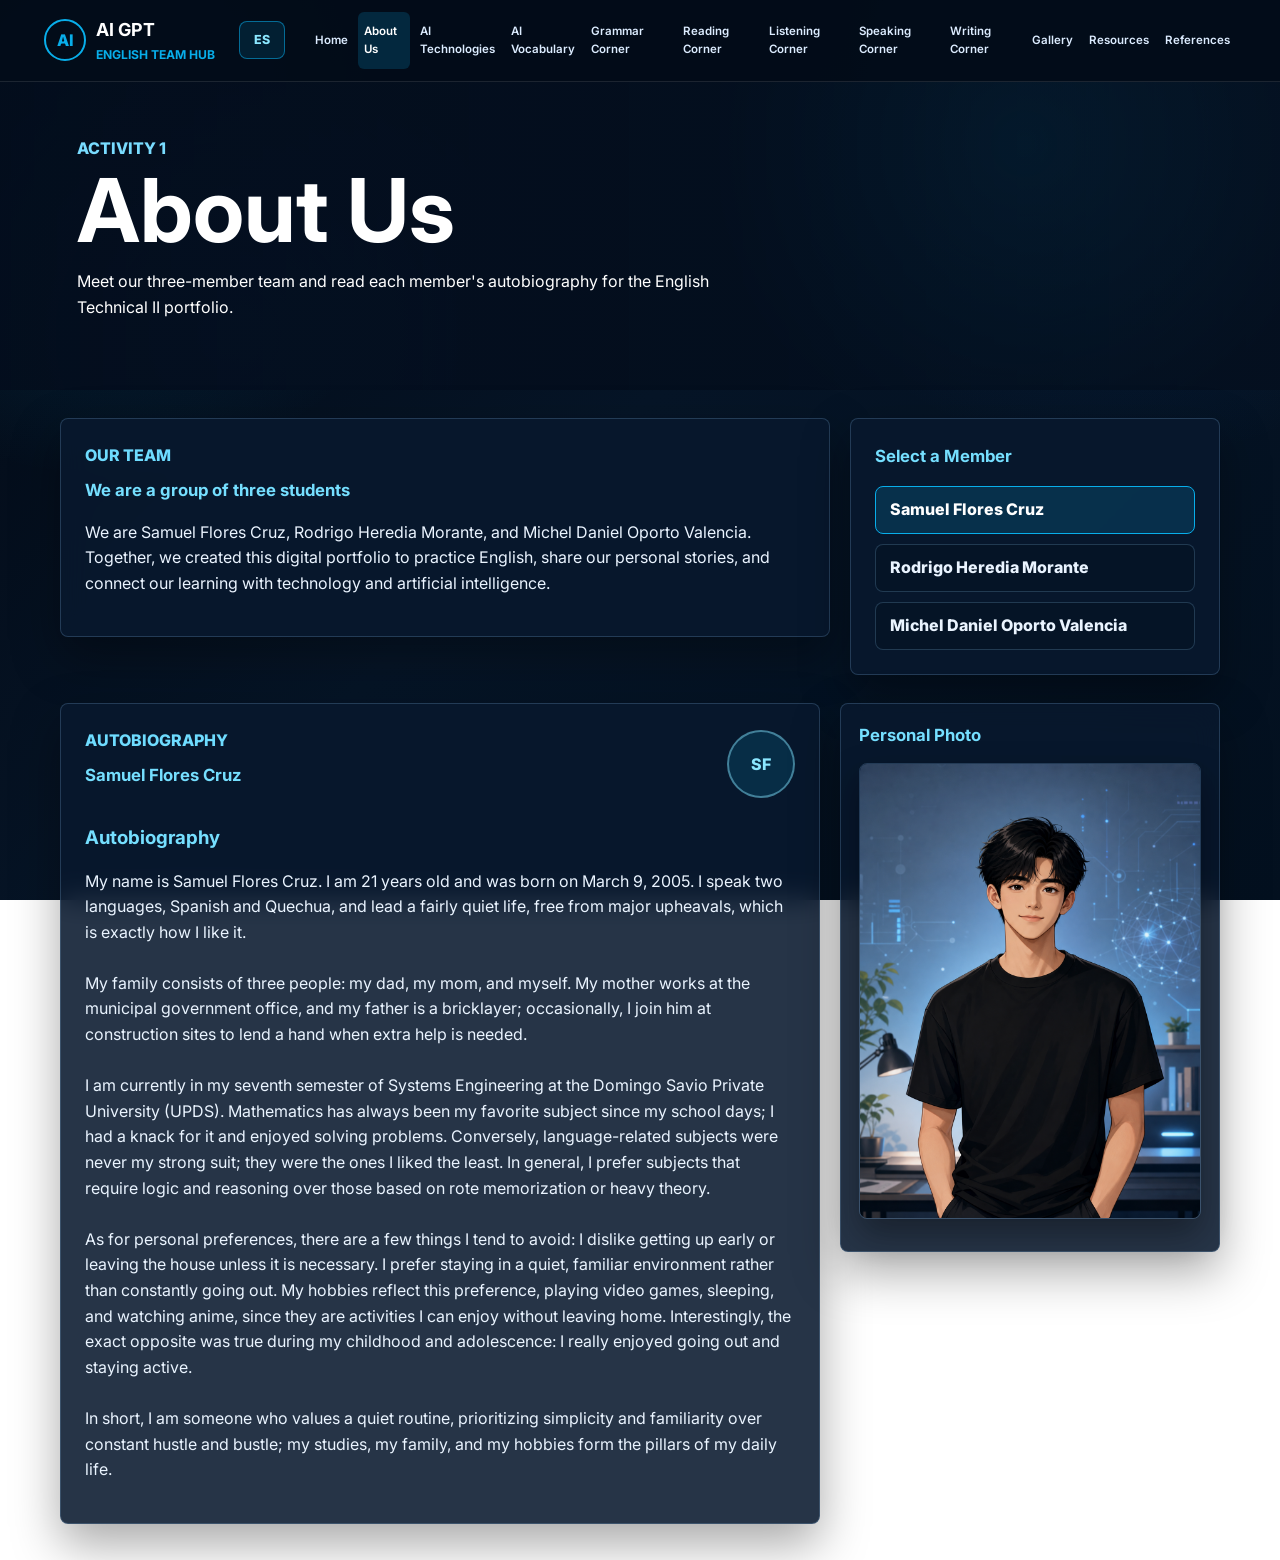
==== commit 1a5d9326: "Agregando nuevos cambios de nombre5" ====
--- a/about.html
+++ b/about.html
@@ -61,6 +61,5 @@
       </aside>
     </section>
   </main>
-  <footer class="site-footer"><p>AI GPT</p></footer>
 </body>
 </html>
--- a/styles.css
+++ b/styles.css
@@ -226,11 +226,21 @@
   margin: 28px auto;
 }
 
+.vocab-explorer {
+  width: min(980px, calc(100% - 36px));
+  padding: 24px;
+  border: 1px solid rgba(139, 231, 255, 0.16);
+  border-radius: 8px;
+  background: rgba(3, 13, 28, 0.5);
+  box-shadow: var(--shadow);
+}
+
 .intro-grid,
 .card-grid,
 .media-grid,
 .gallery-grid,
-.vocab-grid {
+.vocab-grid,
+.vocab-list {
   display: grid;
   gap: 18px;
 }
@@ -286,6 +296,416 @@
   color: #75dfff;
 }
 
+.vocab-list-heading {
+  display: flex;
+  align-items: end;
+  justify-content: space-between;
+  gap: 16px;
+  margin-bottom: 18px;
+}
+
+.vocab-list-heading h2 {
+  margin: 0;
+  color: #fff;
+  font-size: clamp(1.55rem, 4vw, 2.4rem);
+  line-height: 1.1;
+}
+
+.vocab-list-heading::after {
+  content: "Click to open";
+  flex: 0 0 auto;
+  padding: 7px 10px;
+  border: 1px solid rgba(139, 231, 255, 0.18);
+  border-radius: 8px;
+  background: rgba(8, 174, 234, 0.08);
+  color: #8be7ff;
+  font-size: 0.76rem;
+  font-weight: 800;
+  text-transform: uppercase;
+}
+
+.vocab-search {
+  max-width: none;
+  margin-bottom: 20px;
+}
+
+.vocab-list {
+  grid-template-columns: repeat(2, minmax(0, 1fr));
+  gap: 10px;
+}
+
+.vocab-card {
+  position: relative;
+  display: flex;
+  align-items: center;
+  min-height: 68px;
+  gap: 18px;
+  padding: 13px 52px 13px 14px;
+  appearance: none;
+  color: var(--ink);
+  font: inherit;
+  text-align: left;
+  cursor: pointer;
+  transition: transform 160ms ease, border-color 160ms ease, background 160ms ease;
+}
+
+.vocab-card:hover,
+.vocab-card:focus-visible {
+  border-color: rgba(8, 174, 234, 0.72);
+  background: rgba(10, 34, 62, 0.94);
+  transform: translateY(-3px);
+}
+
+.vocab-card:focus-visible {
+  outline: 3px solid rgba(139, 231, 255, 0.28);
+  outline-offset: 3px;
+}
+
+.vocab-card::after {
+  content: ">";
+  position: absolute;
+  right: 22px;
+  top: 50%;
+  transform: translateY(-50%);
+  color: rgba(139, 231, 255, 0.72);
+  font-size: 1.1rem;
+  font-weight: 800;
+}
+
+.vocab-card h2 {
+  margin: 0;
+  padding-right: 0;
+  font-size: 1.18rem;
+}
+
+.vocab-word {
+  color: #f5fbff;
+  font-size: 1rem;
+  font-weight: 800;
+}
+
+.vocab-card h2 span {
+  display: block;
+  margin-top: 3px;
+  color: var(--ink);
+  font-size: 0.86rem;
+  font-weight: 700;
+}
+
+.vocab-number {
+  position: static;
+  width: 42px;
+  height: 42px;
+  flex: 0 0 auto;
+  display: grid;
+  place-items: center;
+  margin: 0;
+  border: 1px solid rgba(139, 231, 255, 0.24);
+  border-radius: 8px;
+  background: rgba(8, 174, 234, 0.08);
+  color: rgba(139, 231, 255, 0.86);
+  font-size: 0.8rem;
+  font-weight: 800;
+}
+
+.vocab-list .vocab-detail,
+.vocab-list .vocab-example {
+  display: none;
+}
+
+.vocab-modal {
+  position: fixed;
+  inset: 0;
+  z-index: 60;
+  display: none;
+  align-items: center;
+  justify-content: center;
+  padding: 22px;
+}
+
+.vocab-modal[hidden] {
+  display: none;
+}
+
+.vocab-modal.open {
+  display: flex;
+}
+
+.modal-open {
+  overflow: hidden;
+}
+
+.vocab-modal-backdrop {
+  position: absolute;
+  inset: 0;
+  background: rgba(1, 7, 14, 0.78);
+  backdrop-filter: blur(8px);
+}
+
+.vocab-modal-panel {
+  position: relative;
+  z-index: 1;
+  width: min(1080px, 100%);
+  max-height: calc(100vh - 44px);
+  overflow: auto;
+  border: 1px solid rgba(139, 231, 255, 0.28);
+  border-radius: 8px;
+  background: rgba(7, 20, 37, 0.98);
+  box-shadow: 0 28px 80px rgba(0, 0, 0, 0.52);
+}
+
+.vocab-modal-close {
+  position: absolute;
+  top: 14px;
+  right: 14px;
+  z-index: 2;
+  width: 42px;
+  height: 42px;
+  display: grid;
+  place-items: center;
+  border: 1px solid rgba(139, 231, 255, 0.28);
+  border-radius: 8px;
+  background: rgba(3, 12, 24, 0.84);
+  color: #dff8ff;
+  font: inherit;
+  font-size: 1.55rem;
+  line-height: 1;
+  cursor: pointer;
+}
+
+.vocab-modal-close:hover,
+.vocab-modal-close:focus-visible {
+  border-color: rgba(8, 174, 234, 0.72);
+  background: rgba(8, 174, 234, 0.16);
+  color: #fff;
+}
+
+.vocab-modal-layout {
+  display: grid;
+  grid-template-columns: minmax(280px, 0.85fr) minmax(0, 1.15fr);
+  gap: 0;
+}
+
+.vocab-modal-media {
+  min-height: 520px;
+  margin: 0;
+  padding: 18px;
+  background:
+    linear-gradient(135deg, rgba(8, 174, 234, 0.08), transparent 38%),
+    #000;
+  border-right: 1px solid rgba(139, 231, 255, 0.14);
+  position: relative;
+  display: grid;
+  grid-template-rows: auto minmax(0, 1fr);
+  gap: 16px;
+  overflow: hidden;
+}
+
+.vocab-modal-media::after {
+  content: "Image placeholder";
+  position: absolute;
+  inset: 130px 18px 18px;
+  display: grid;
+  place-items: center;
+  color: rgba(255, 255, 255, 0.44);
+  font-size: 0.84rem;
+  font-weight: 800;
+  text-transform: uppercase;
+}
+
+.vocab-modal-visual-title {
+  position: relative;
+  z-index: 1;
+  display: grid;
+  gap: 6px;
+  align-self: start;
+}
+
+.vocab-modal-media.has-image::after {
+  display: none;
+}
+
+.vocab-modal-media img {
+  position: relative;
+  z-index: 1;
+  width: 100%;
+  height: 100%;
+  max-height: 620px;
+  min-height: 0;
+  object-fit: contain;
+  object-position: center;
+  background: #000;
+  border-radius: 8px;
+}
+
+.vocab-modal-media img[hidden] {
+  display: none;
+}
+
+.vocab-modal-content {
+  padding: clamp(26px, 5vw, 48px);
+}
+
+.vocab-modal-number {
+  margin: 0;
+  color: #8be7ff;
+  font-size: 0.85rem;
+  font-weight: 800;
+}
+
+.vocab-modal-visual-title strong {
+  margin: 0;
+  color: #fff;
+  font-size: clamp(2.2rem, 6vw, 4.2rem);
+  line-height: 0.95;
+}
+
+.vocab-modal-visual-title small {
+  margin: 0;
+  color: #8be7ff;
+  font-size: 1.15rem;
+  font-weight: 800;
+}
+
+.vocab-modal-grid {
+  display: grid;
+  gap: 12px;
+}
+
+.vocab-modal-grid section {
+  margin: 0;
+  padding: 16px;
+  border-radius: 8px;
+  background: rgba(8, 174, 234, 0.08);
+  color: #dcecff;
+  border: 1px solid rgba(139, 231, 255, 0.12);
+}
+
+.vocab-modal-grid section:nth-child(n + 3) {
+  background: rgba(23, 169, 116, 0.09);
+}
+
+.vocab-modal-grid span {
+  display: block;
+  margin-bottom: 6px;
+  color: #8be7ff;
+  font-size: 0.78rem;
+  font-weight: 800;
+  text-transform: uppercase;
+}
+
+.vocab-modal-grid p {
+  margin: 0;
+}
+
+.reading-article {
+  max-width: 980px;
+}
+
+.reading-article h2 {
+  margin-top: 26px;
+  color: #75dfff;
+}
+
+.reading-article h2:first-of-type {
+  margin-top: 0;
+  font-size: clamp(1.8rem, 4vw, 3rem);
+  line-height: 1.05;
+}
+
+.reading-article p {
+  max-width: 880px;
+}
+
+.reading-scene {
+  margin: 18px 0;
+  padding: 18px;
+  border: 1px solid rgba(139, 231, 255, 0.16);
+  border-radius: 8px;
+  background:
+    linear-gradient(135deg, rgba(8, 174, 234, 0.16), rgba(23, 169, 116, 0.08)),
+    rgba(4, 16, 31, 0.72);
+}
+
+.reading-scene span,
+.support-grid article span {
+  display: block;
+  margin-bottom: 6px;
+  color: #8be7ff;
+  font-size: 0.78rem;
+  font-weight: 800;
+  text-transform: uppercase;
+}
+
+.reading-scene p {
+  margin: 0;
+  color: #fff;
+  font-size: 1.04rem;
+  font-weight: 700;
+}
+
+.reading-mini-label {
+  margin: 18px 0 8px;
+  color: #8be7ff;
+  font-size: 0.8rem;
+  font-weight: 800;
+  text-transform: uppercase;
+}
+
+.keyword-strip {
+  display: flex;
+  flex-wrap: wrap;
+  gap: 10px;
+  margin: 0 0 18px;
+}
+
+.keyword-strip span {
+  padding: 8px 12px;
+  border: 1px solid rgba(139, 231, 255, 0.22);
+  border-radius: 8px;
+  background: rgba(8, 174, 234, 0.1);
+  color: #8be7ff;
+  font-size: 0.82rem;
+  font-weight: 800;
+}
+
+.prediction-box {
+  margin: 18px 0 22px;
+  padding: 18px;
+  border-left: 4px solid var(--green);
+  border-radius: 8px;
+  background: rgba(23, 169, 116, 0.1);
+}
+
+.prediction-box h3,
+.support-grid h3 {
+  margin: 0 0 8px;
+  color: #fff;
+  line-height: 1.25;
+}
+
+.prediction-box p {
+  margin: 8px 0 0;
+}
+
+.support-grid {
+  display: grid;
+  grid-template-columns: repeat(2, minmax(0, 1fr));
+  gap: 14px;
+  margin: 22px 0 34px;
+}
+
+.support-grid article {
+  padding: 18px;
+  border: 1px solid rgba(139, 231, 255, 0.14);
+  border-radius: 8px;
+  background: rgba(4, 16, 31, 0.58);
+}
+
+.support-grid p {
+  margin: 8px 0 0;
+}
+
 .card-icon {
   color: #69d9ff;
   font-size: 1.55rem;
@@ -592,7 +1012,10 @@
   color: var(--ink);
 }
 
-.vocab-image,
+.search-box.vocab-search {
+  max-width: 620px;
+}
+
 .gallery-placeholder,
 .embed-placeholder {
   min-height: 155px;
@@ -606,21 +1029,14 @@
   font-size: 2rem;
 }
 
-.vocab-image.green,
 .gallery-placeholder.cyan {
   background: linear-gradient(135deg, rgba(23, 169, 116, 0.2), rgba(8, 174, 234, 0.1));
   color: #6ee8bd;
 }
 
-.vocab-image.orange,
 .gallery-placeholder.coral {
   background: linear-gradient(135deg, rgba(245, 159, 36, 0.2), rgba(239, 91, 91, 0.1));
   color: #ffc46b;
-}
-
-.vocab-image.red {
-  background: linear-gradient(135deg, rgba(239, 91, 91, 0.2), rgba(8, 174, 234, 0.1));
-  color: #ff9c9c;
 }
 
 .accordion-list {
@@ -874,20 +1290,6 @@
   overflow-wrap: anywhere;
 }
 
-.site-footer {
-  margin-top: 36px;
-  padding: 22px;
-  background: rgba(3, 12, 24, 0.96);
-  color: #97e8ff;
-  text-align: center;
-  font-weight: 700;
-  border-top: 1px solid rgba(139, 231, 255, 0.14);
-}
-
-.site-footer p {
-  margin: 0;
-}
-
 @media (max-width: 980px) {
   .site-header {
     flex-wrap: wrap;
@@ -919,7 +1321,6 @@
   .intro-grid,
   .card-grid.three,
   .gallery-grid,
-  .vocab-grid,
   .quick-grid {
     grid-template-columns: repeat(2, 1fr);
   }
@@ -927,6 +1328,29 @@
   .project-panel,
   .group-intro,
   .about-layout {
+    grid-template-columns: 1fr;
+  }
+
+  .vocab-modal-layout {
+    grid-template-columns: 1fr;
+  }
+
+  .vocab-modal-media {
+    min-height: 420px;
+    border-right: 0;
+    border-bottom: 1px solid rgba(139, 231, 255, 0.14);
+  }
+
+  .vocab-modal-media img {
+    min-height: 0;
+    max-height: 360px;
+  }
+
+  .vocab-modal-content {
+    padding: 26px;
+  }
+
+  .support-grid {
     grid-template-columns: 1fr;
   }
 }
@@ -950,8 +1374,25 @@
   .card-grid.two,
   .media-grid,
   .gallery-grid,
-  .vocab-grid,
   .quick-grid {
+    grid-template-columns: 1fr;
+  }
+
+  .vocab-explorer {
+    width: min(100% - 24px, 980px);
+    padding: 16px;
+  }
+
+  .vocab-list-heading {
+    align-items: start;
+    flex-direction: column;
+  }
+
+  .vocab-list-heading::after {
+    display: none;
+  }
+
+  .vocab-list {
     grid-template-columns: 1fr;
   }
 
@@ -986,4 +1427,57 @@
     grid-row: auto;
     margin-bottom: 10px;
   }
-}
+
+  .vocab-modal {
+    align-items: stretch;
+    padding: 12px;
+  }
+
+  .vocab-modal-panel {
+    max-height: calc(100vh - 24px);
+  }
+
+  .vocab-modal-media {
+    min-height: 360px;
+    padding: 14px;
+    gap: 12px;
+  }
+
+  .vocab-modal-media img {
+    min-height: 0;
+    max-height: 260px;
+  }
+
+  .vocab-modal-media::after {
+    inset: 112px 14px 14px;
+  }
+
+  .vocab-modal-visual-title strong {
+    font-size: clamp(1.8rem, 12vw, 2.7rem);
+  }
+
+  .vocab-modal-visual-title small {
+    font-size: 1rem;
+  }
+
+  .vocab-modal-content {
+    padding: 24px 18px;
+  }
+
+  .vocab-card {
+    align-items: flex-start;
+    gap: 12px;
+    min-height: 62px;
+    padding: 13px 44px 13px 13px;
+  }
+
+  .vocab-number {
+    width: 36px;
+    height: 36px;
+  }
+
+  .vocab-card::after {
+    right: 16px;
+    top: 22px;
+  }
+}
